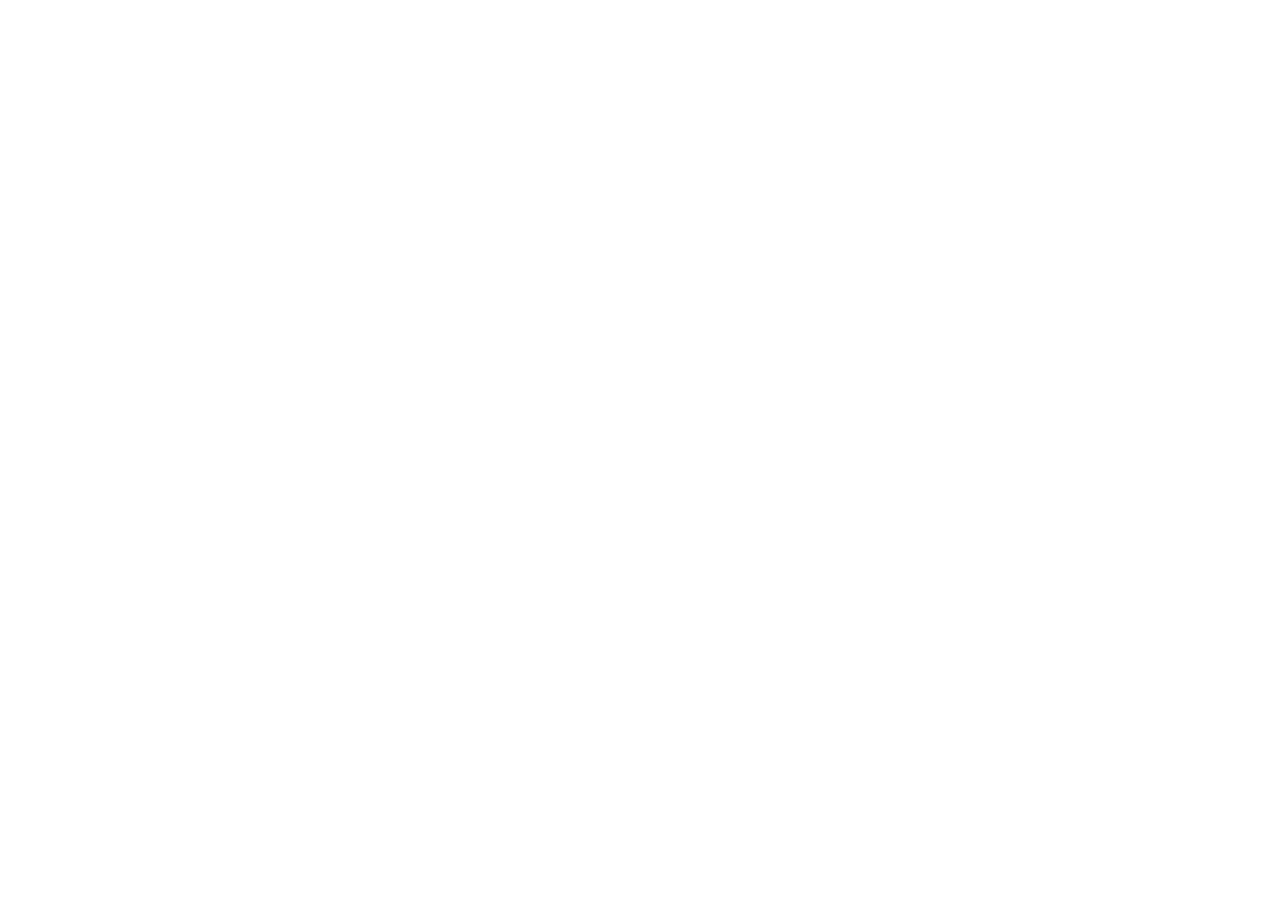
==== index.html @ 312d9344 "." ====
<!DOCTYPE html>
<html lang="en">
<head>
  <meta charset="UTF-8">
  <meta name="viewport" content="width=device-width, initial-scale=1.0">
  <title>Document</title>
</head>
<body>
  <header>

  </header>
  <main>
    <section>

    </section>
    <section>
      
    </section>
  </main>
  <footer>

  </footer>
</body>
</html>
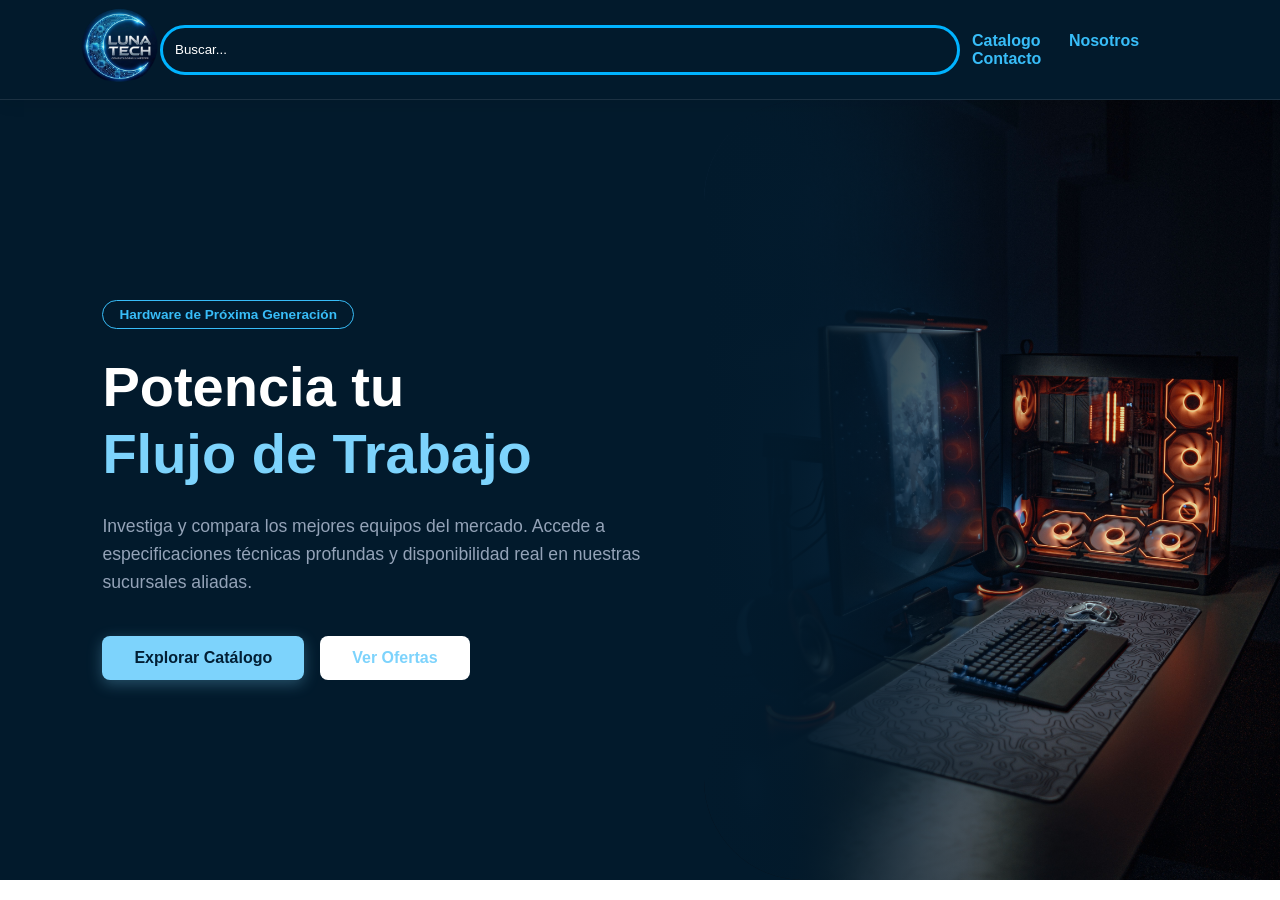
==== commit 34a18aed: "Home home avnzado" ====
--- a/index.html
+++ b/index.html
@@ -1,24 +1,50 @@
 <!DOCTYPE html>
 <html lang="en">
-<head>
-  <meta charset="UTF-8">
-  <meta name="viewport" content="width=device-width, initial-scale=1.0">
-  <title>Document</title>
-</head>
-<body>
-  <header>
+  <head>
+    <meta charset="UTF-8">
+    <meta name="viewport" content="width=device-width, initial-scale=1.0">
+    <title>LunaTech</title>
+    <link rel="stylesheet" href="index.css">
+  </head>
+  <body>
+    <main>
+      <header id="header">
+        <div id="logo">
+          <img src="./sources/lunatech.png" alt="Logo de LunaTech">
+        </div>
+        <div id="search">
+          <input type="text" placeholder="Buscar...">
+        </div>
+        <div id="bttns">
+          <a href="">
+            Catalogo
+          </a>
+          <a href="">
+            Nosotros
+          </a>
+          <a href="">
+            Contacto
+          </a>
+        </div>
+      </header>
+  <section class="hero">
+  <div class="hero-content">
+    <span class="badge">Hardware de Próxima Generación</span>
+    <h1>Potencia tu <br><span class="text-gradient">Flujo de Trabajo</span></h1>
+    <p>Investiga y compara los mejores equipos del mercado. Accede a especificaciones técnicas profundas y disponibilidad real en nuestras sucursales aliadas.</p>
+    <div class="hero-buttons">
+      <a href="#" class="btn btn-primary">Explorar Catálogo</a>
+      <a href="#" class="btn btn-secondary">Ver Ofertas</a>
+    </div>
+  </div>
+  
+  <div class="hero-image-container">
+    <img src="./sources/pexels-atahandemir-30469974.jpg" alt="Tu Imagen de Estudio" id="hero-image">
+  </div>
+</section>
+</main>
+    <footer>
 
-  </header>
-  <main>
-    <section>
-
-    </section>
-    <section>
-      
-    </section>
-  </main>
-  <footer>
-
-  </footer>
-</body>
+    </footer>
+  </body>
 </html>
--- a/index.css
+++ b/index.css
@@ -0,0 +1,205 @@
+* {
+  margin: 0;
+  padding: 0;
+  box-sizing: border-box;
+  font-family: 'Poppins', sans-serif;
+}
+
+#header{
+  display: flex;
+  flex-direction: row;
+  align-items: center;
+  justify-content: space-between;
+  padding: 20px 80px;
+  background: #021a2c;
+  box-shadow: 0 5px 15px rgba(0, 0, 0, 0.06);
+  z-index: 999;
+  position: sticky;
+  top: 0;
+  left: 0;
+  height: 100px;
+  border-bottom: 1px solid rgba(255, 255, 255, 0.1);
+}
+
+#header img{
+  height: 80px;
+  width: 80px;
+}
+
+#header input{
+  border: 3px solid #00b3ff;
+  padding: 8px 12px;
+  background: transparent;
+  color: #ffffff;
+  border-radius: 100px;
+  width: 800px;
+  height: 50px;
+}
+
+#header input::placeholder {
+  color: #fff;
+}
+
+
+#header a{
+  text-decoration: none;
+  color: #38bdf8;
+  font-weight: 600;
+  transition: all 0.3s ease;
+  align-items: center;
+  gap: 1rem;
+  padding: 8px 12px;
+}
+
+#header a:hover{
+  color: #7dd3fc;
+}
+
+.hero-content {
+  max-width: 550px;
+  z-index: 2;
+}
+
+.badge {
+  display: inline-block;
+  padding: 6px 16px;
+  border: 1px solid #38bdf8;
+  border-radius: 20px;
+  font-size: 0.85rem;
+  color: #38bdf8;
+  font-weight: 600;
+  margin-bottom: 1.5rem;
+}
+
+.hero-content h1 {
+  font-size: 3.5rem;
+  font-weight: bold;
+  line-height: 1.2;
+  margin-bottom: 1.5rem;
+}
+
+.text-gradient {
+  color: #7dd3fc;
+}
+
+.hero-content p {
+  font-size: 1.1rem;
+  line-height: 1.6;
+  color: #94a3b8;
+  margin-bottom: 2.5rem;
+}
+
+.hero-buttons {
+  display: flex;
+  gap: 1rem;
+}
+
+.btn {
+  display: inline-block;
+  padding: 0.8rem 2rem;
+  border-radius: 8px;
+  font-weight: 600;
+  text-decoration: none;
+  transition: all 0.3s ease;
+}
+
+.btn-primary {
+  background-color: #7dd3fc;
+  color: #021f35;
+  box-shadow: 0 4px 15px rgba(125, 211, 252, 0.3);
+}
+
+.btn-primary:hover {
+  background-color: #00b3ff;
+}
+
+.btn-secondary {
+  background-color: #ffffff;
+  color: #7dd3fc;
+}
+
+.btn-secondary:hover {
+  background-color: #f1f5f9;
+}
+
+.floating-card {
+  position: absolute;
+  bottom: 2rem;
+  right: 4rem;
+  background: rgba(15, 23, 42, 0.6);
+  backdrop-filter: blur(8px);
+  border: 1px solid rgba(255, 255, 255, 0.1);
+  padding: 1rem 1.5rem;
+  border-radius: 12px;
+  display: flex;
+  align-items: center;
+  gap: 1rem;
+  z-index: 2;
+}
+
+.card-icon {
+  font-size: 1.5rem;
+}
+
+.card-text h3 {
+  font-size: 0.95rem;
+  margin: 0;
+  font-weight: 600;
+}
+
+.card-text p {
+  font-size: 0.8rem;
+  margin: 0;
+  color: #94a3b8;
+}
+
+.hero {
+  position: relative;
+  min-height: calc(100vh - 120px);
+  width: 100%;
+  display: flex;
+  align-items: center;
+  padding: 4rem 8%;
+  box-sizing: border-box;
+  background-color: #021a2c;
+  color: #ffffff;
+  overflow: hidden;
+}
+
+.hero-image-container {
+  position: absolute;
+  top: 0;
+  right: 0;
+  width: 45%; 
+  height: 100%;
+  border-radius: 100px 0 0 100px;
+  overflow: hidden; 
+  z-index: 1;
+}
+
+#hero-image {
+  width: 100%;
+  height: 100%;
+  object-fit: cover;
+  display: block;
+  object-position: right center; 
+}
+
+.hero-image-container::after {
+  content: '';
+  position: absolute;
+  top: 0;
+  left: 0;
+  width: 100%;
+  height: 100%;
+  background: linear-gradient(
+    to right, 
+    #021a2c 0%,
+    rgba(2, 26, 44, 0.95) 15%,
+    rgba(2, 26, 44, 0.6) 35%,
+    transparent 60%
+  );
+  
+  pointer-events: none;
+  z-index: 2;
+}
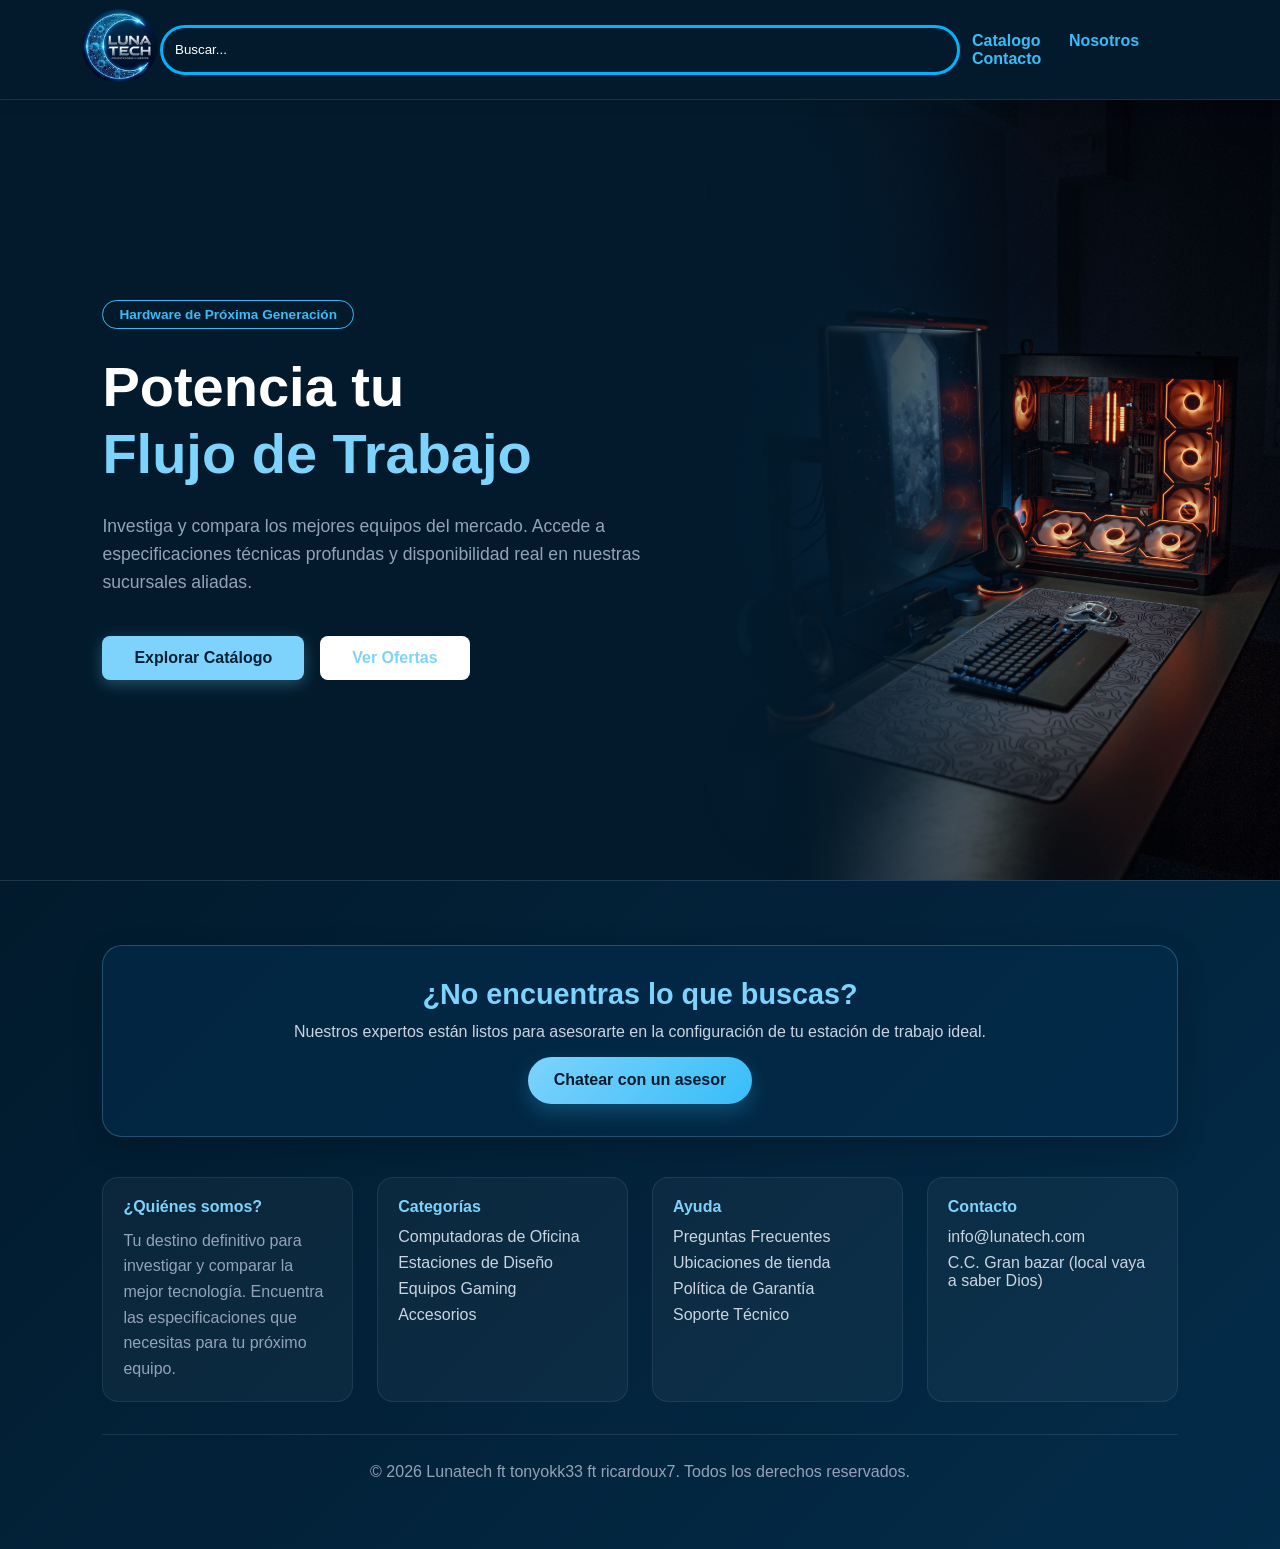
==== commit 8503ff5b: "commit w footer commit w footer" ====
--- a/index.html
+++ b/index.html
@@ -43,8 +43,45 @@
   </div>
 </section>
 </main>
-    <footer>
+    <footer id="footer">
+      <div class="footer-cta">
+        <h2>¿No encuentras lo que buscas?</h2>
+        <p>Nuestros expertos están listos para asesorarte en la configuración de tu estación de trabajo ideal.</p>
+        <button id="btn-asesor">Chatear con un asesor</button>
+      </div>
 
+      <div class="footer-grid">
+        <div class="div-footer">
+          <h3 class="title">¿Quiénes somos?</h3>
+          <p class="info">Tu destino definitivo para investigar y comparar la mejor tecnología. Encuentra las especificaciones que necesitas para tu próximo equipo.</p>
+        </div>
+
+        <div class="div-footer">
+          <h3 class="title">Categorías</h3>
+          <a href="" class="links">Computadoras de Oficina</a>
+          <a href="" class="links">Estaciones de Diseño</a>
+          <a href="" class="links">Equipos Gaming</a>
+          <a href="" class="links">Accesorios</a>
+        </div>
+
+        <div class="div-footer">
+          <h3 class="title">Ayuda</h3>
+          <a href="" class="links">Preguntas Frecuentes</a>
+          <a href="" class="links">Ubicaciones de tienda</a>
+          <a href="" class="links">Política de Garantía</a>
+          <a href="" class="links">Soporte Técnico</a>
+        </div>
+
+        <div class="div-footer">
+          <h3 class="title">Contacto</h3>
+          <a href="mailto:info@lunatech.com" class="links">info@lunatech.com</a>
+          <a href="" class="links">C.C. Gran bazar (local vaya a saber Dios)</a>
+        </div>
+      </div>
+
+      <div class="footer-bottom">
+        <p class="info">&copy; 2026 Lunatech ft tonyokk33 ft ricardoux7. Todos los derechos reservados.</p>
+      </div>
     </footer>
   </body>
 </html>
--- a/index.css
+++ b/index.css
@@ -202,4 +202,104 @@
   
   pointer-events: none;
   z-index: 2;
+}
+
+
+
+/* Footer */
+
+#footer {
+  background: linear-gradient(135deg, #021a2c 0%, #032c4a 100%);
+  padding: 4rem 8%;
+  color: #ffffff;
+  border-top: 1px solid rgba(255, 255, 255, 0.1);
+}
+
+.footer-cta {
+  display: flex;
+  flex-direction: column;
+  align-items: center;
+  justify-content: center;
+  text-align: center;
+  padding: 2rem;
+  margin-bottom: 2.5rem;
+  border: 1px solid rgba(125, 211, 252, 0.25);
+  border-radius: 20px;
+  background: rgba(3, 44, 74, 0.7);
+  box-shadow: 0 10px 30px rgba(0, 0, 0, 0.2);
+}
+
+.footer-cta h2 {
+  font-size: 1.8rem;
+  margin-bottom: 0.75rem;
+  color: #7dd3fc;
+}
+
+.footer-cta p {
+  color: #cbd5e1;
+  margin-bottom: 1rem;
+  max-width: 700px;
+}
+
+#btn-asesor {
+  background: linear-gradient(135deg, #7dd3fc 0%, #38bdf8 100%);
+  color: #021a2c;
+  padding: 0.9rem 1.6rem;
+  border: none;
+  border-radius: 999px;
+  cursor: pointer;
+  font-size: 1rem;
+  font-weight: 700;
+  transition: transform 0.3s ease, box-shadow 0.3s ease;
+  box-shadow: 0 8px 20px rgba(56, 189, 248, 0.25);
+}
+
+#btn-asesor:hover {
+  transform: translateY(-2px);
+  box-shadow: 0 10px 24px rgba(56, 189, 248, 0.35);
+}
+
+.footer-grid {
+  display: grid;
+  grid-template-columns: repeat(4, minmax(220px, 1fr));
+  gap: 1.5rem;
+  margin-bottom: 2rem;
+}
+
+.div-footer {
+  display: flex;
+  flex-direction: column;
+  gap: 0.5rem;
+  padding: 1.25rem;
+  border-radius: 16px;
+  background: rgba(255, 255, 255, 0.04);
+  border: 1px solid rgba(255, 255, 255, 0.08);
+}
+
+.title {
+  font-size: 1rem;
+  font-weight: 700;
+  color: #7dd3fc;
+  margin-bottom: 0.25rem;
+}
+
+.links {
+  color: #cbd5e1;
+  text-decoration: none;
+  transition: color 0.3s ease;
+}
+
+.links:hover {
+  color: #7dd3fc;
+}
+
+.info {
+  color: #94a3b8;
+  line-height: 1.6;
+}
+
+.footer-bottom {
+  padding-top: 1.5rem;
+  border-top: 1px solid rgba(255, 255, 255, 0.1);
+  text-align: center;
 }
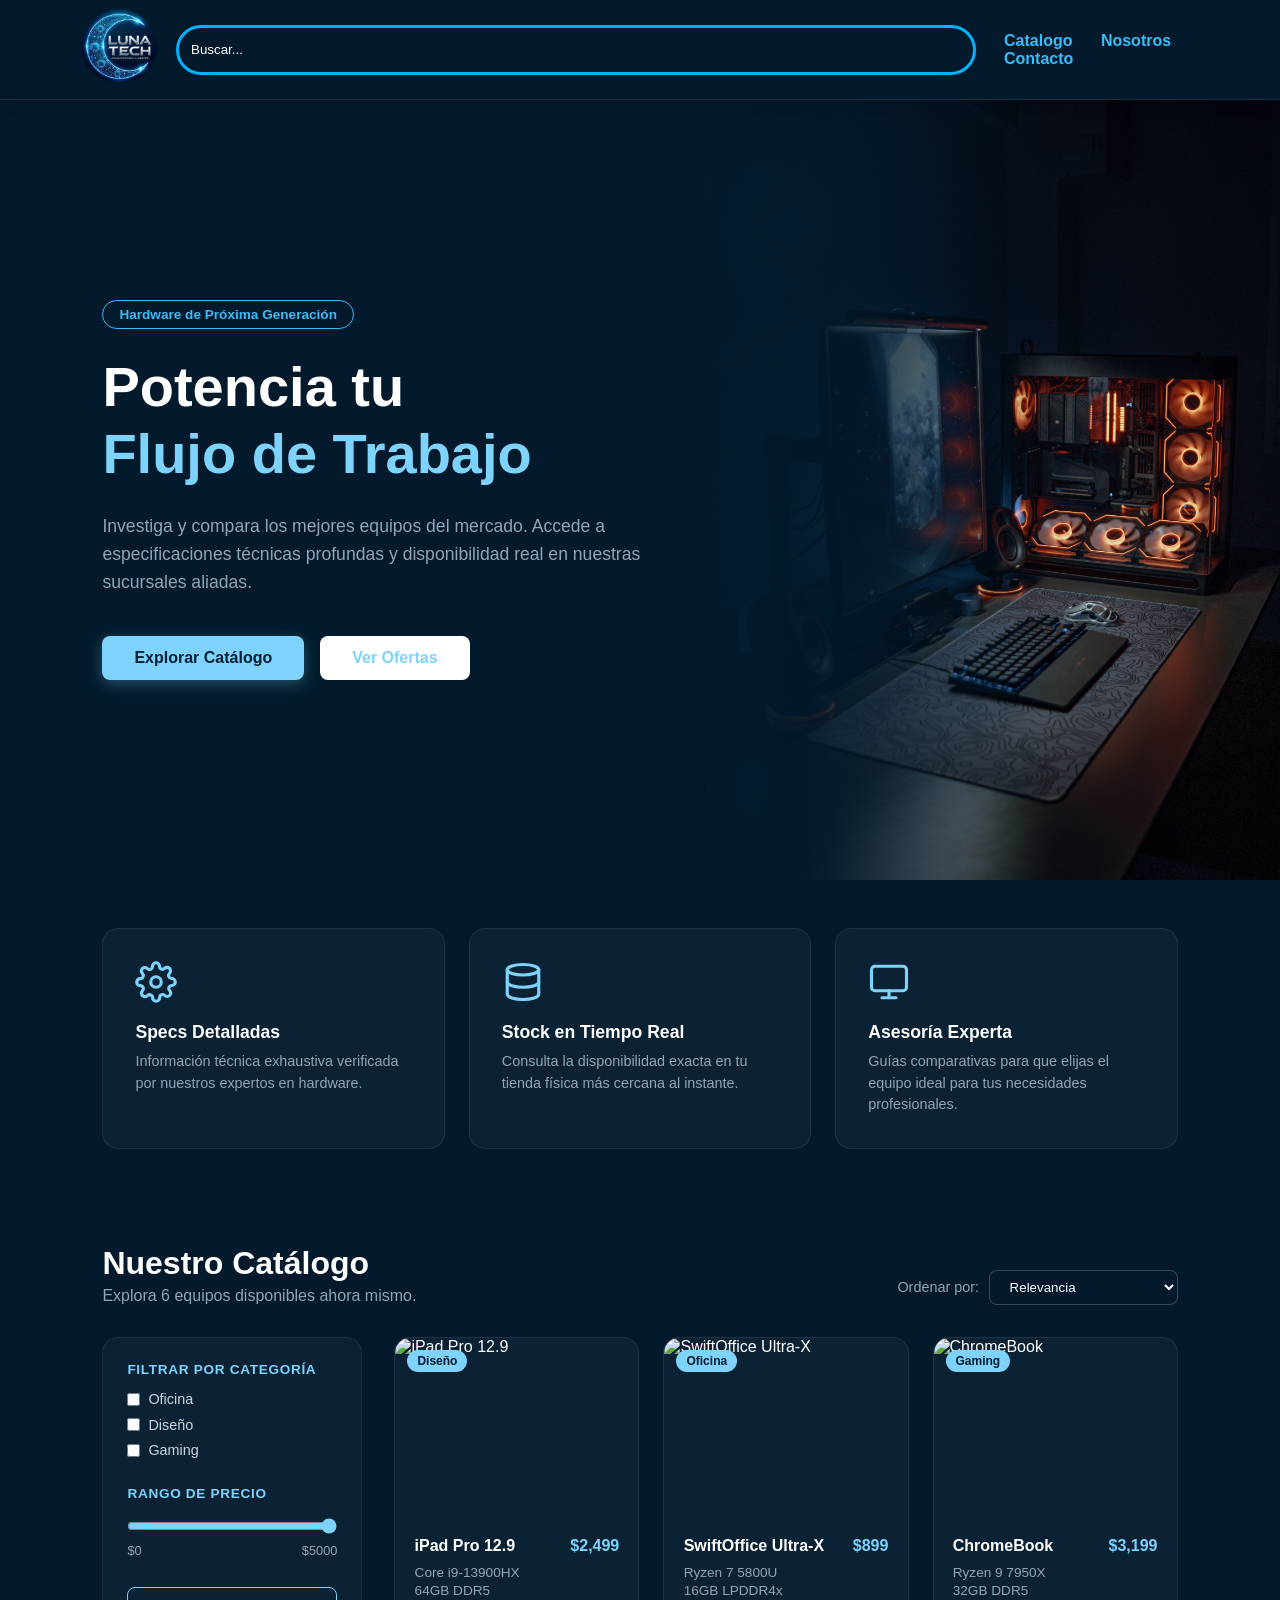
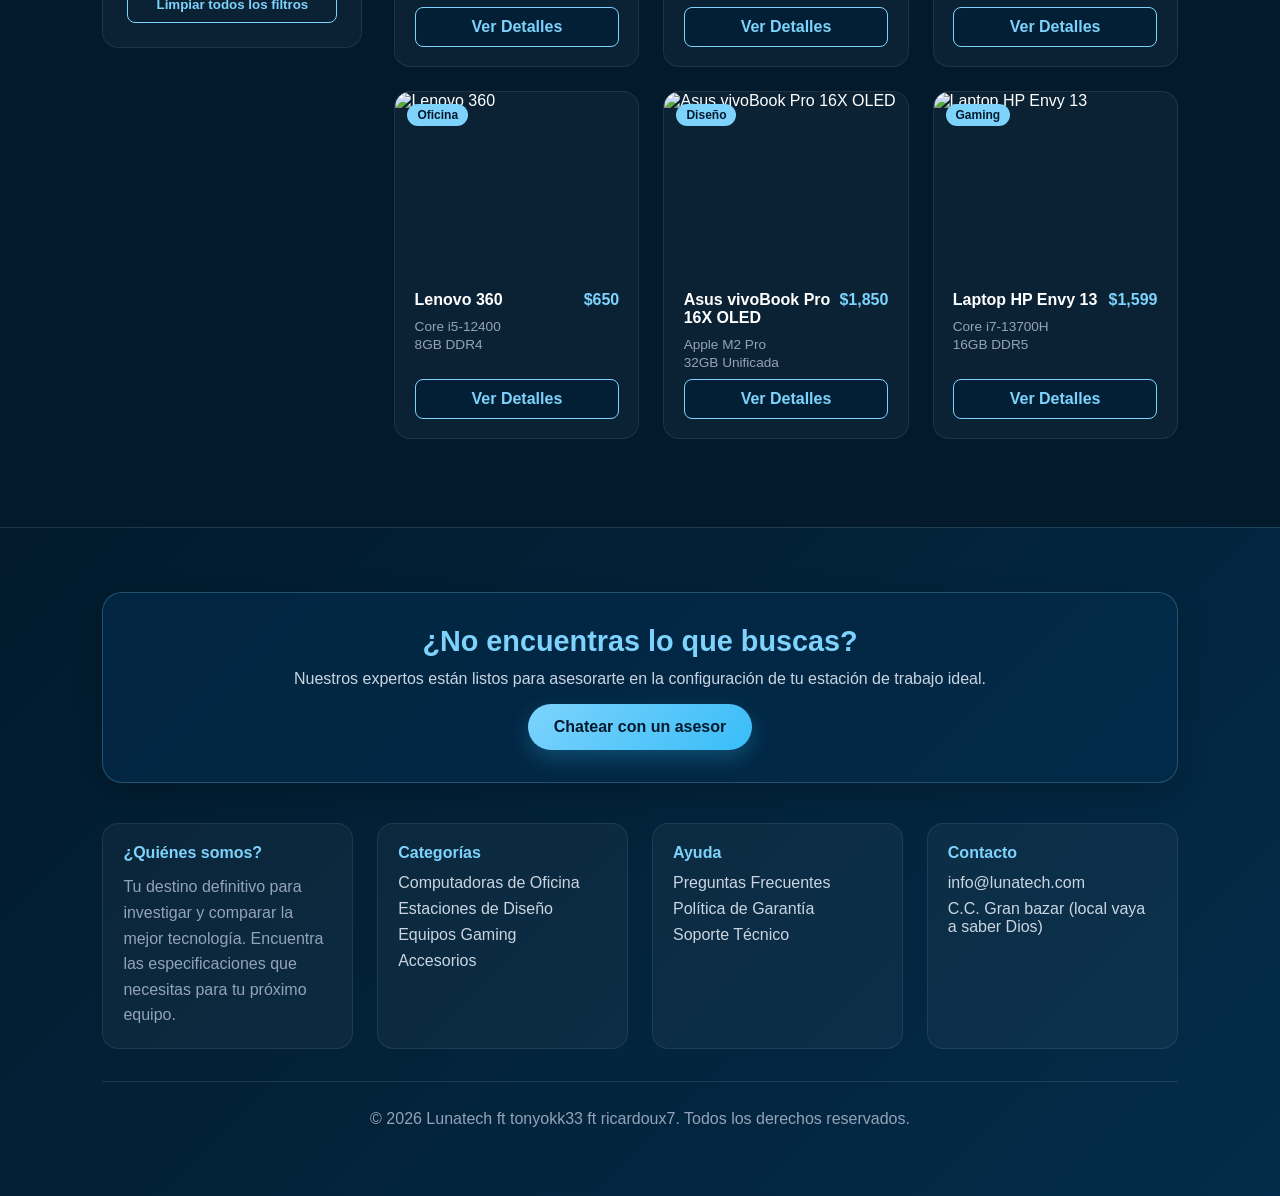
==== commit 9f50a2bd: "feat: Catalogo, filtro, ordenar, responsive y pagina invidiaul por productos agregados" ====
--- a/index.html
+++ b/index.html
@@ -15,8 +15,13 @@
         <div id="search">
           <input type="text" placeholder="Buscar...">
         </div>
+        <button id="menu-toggle" aria-label="Abrir menú">
+          <span></span>
+          <span></span>
+          <span></span>
+        </button>
         <div id="bttns">
-          <a href="">
+          <a href="index.html">
             Catalogo
           </a>
           <a href="">
@@ -33,7 +38,7 @@
     <h1>Potencia tu <br><span class="text-gradient">Flujo de Trabajo</span></h1>
     <p>Investiga y compara los mejores equipos del mercado. Accede a especificaciones técnicas profundas y disponibilidad real en nuestras sucursales aliadas.</p>
     <div class="hero-buttons">
-      <a href="#" class="btn btn-primary">Explorar Catálogo</a>
+      <a href="#catalogo" class="btn btn-primary">Explorar Catálogo</a>
       <a href="#" class="btn btn-secondary">Ver Ofertas</a>
     </div>
   </div>
@@ -42,6 +47,78 @@
     <img src="./sources/pexels-atahandemir-30469974.jpg" alt="Tu Imagen de Estudio" id="hero-image">
   </div>
 </section>
+
+  <section class="features">
+    <div class="feature-card">
+      <div class="feature-icon">
+        <svg viewBox="0 0 24 24" fill="none" stroke="currentColor" stroke-width="1.8" stroke-linecap="round" stroke-linejoin="round">
+          <circle cx="12" cy="12" r="3"></circle>
+          <path d="M19.4 15a1.65 1.65 0 0 0 .33 1.82l.06.06a2 2 0 1 1-2.83 2.83l-.06-.06a1.65 1.65 0 0 0-1.82-.33 1.65 1.65 0 0 0-1 1.51V21a2 2 0 0 1-4 0v-.09A1.65 1.65 0 0 0 9 19.4a1.65 1.65 0 0 0-1.82.33l-.06.06a2 2 0 1 1-2.83-2.83l.06-.06a1.65 1.65 0 0 0 .33-1.82 1.65 1.65 0 0 0-1.51-1H3a2 2 0 0 1 0-4h.09A1.65 1.65 0 0 0 4.6 9a1.65 1.65 0 0 0-.33-1.82l-.06-.06a2 2 0 1 1 2.83-2.83l.06.06a1.65 1.65 0 0 0 1.82.33H9a1.65 1.65 0 0 0 1-1.51V3a2 2 0 0 1 4 0v.09a1.65 1.65 0 0 0 1 1.51 1.65 1.65 0 0 0 1.82-.33l.06-.06a2 2 0 1 1 2.83 2.83l-.06.06a1.65 1.65 0 0 0-.33 1.82V9a1.65 1.65 0 0 0 1.51 1H21a2 2 0 0 1 0 4h-.09a1.65 1.65 0 0 0-1.51 1z"></path>
+        </svg>
+      </div>
+      <h3>Specs Detalladas</h3>
+      <p>Información técnica exhaustiva verificada por nuestros expertos en hardware.</p>
+    </div>
+    <div class="feature-card">
+      <div class="feature-icon">
+        <svg viewBox="0 0 24 24" fill="none" stroke="currentColor" stroke-width="1.8" stroke-linecap="round" stroke-linejoin="round">
+          <ellipse cx="12" cy="5" rx="9" ry="3"></ellipse>
+          <path d="M21 12c0 1.66-4 3-9 3s-9-1.34-9-3"></path>
+          <path d="M3 5v14c0 1.66 4 3 9 3s9-1.34 9-3V5"></path>
+        </svg>
+      </div>
+      <h3>Stock en Tiempo Real</h3>
+      <p>Consulta la disponibilidad exacta en tu tienda física más cercana al instante.</p>
+    </div>
+    <div class="feature-card">
+      <div class="feature-icon">
+        <svg viewBox="0 0 24 24" fill="none" stroke="currentColor" stroke-width="1.8" stroke-linecap="round" stroke-linejoin="round">
+          <rect x="2" y="3" width="20" height="14" rx="2"></rect>
+          <line x1="8" y1="21" x2="16" y2="21"></line>
+          <line x1="12" y1="17" x2="12" y2="21"></line>
+        </svg>
+      </div>
+      <h3>Asesoría Experta</h3>
+      <p>Guías comparativas para que elijas el equipo ideal para tus necesidades profesionales.</p>
+    </div>
+  </section>
+
+  <section class="catalog" id="catalogo">
+    <div class="catalog-header">
+      <div>
+        <h2>Nuestro Catálogo</h2>
+        <p class="catalog-subtitle">Explora <span id="result-count">0</span> equipos disponibles ahora mismo.</p>
+      </div>
+      <div class="sort-control">
+        <label for="sort-select">Ordenar por:</label>
+        <select id="sort-select">
+          <option value="relevance">Relevancia</option>
+          <option value="price-asc">Precio: menor a mayor</option>
+          <option value="price-desc">Precio: mayor a menor</option>
+        </select>
+      </div>
+    </div>
+
+    <div class="catalog-layout">
+      <button id="filters-toggle" type="button">Mostrar Filtros</button>
+      <aside class="filters" id="filters-panel">
+        <h3>Filtrar por categoría</h3>
+        <label class="checkbox-item"><input type="checkbox" data-filter="categoria" value="oficina"> Oficina</label>
+        <label class="checkbox-item"><input type="checkbox" data-filter="categoria" value="diseno"> Diseño</label>
+        <label class="checkbox-item"><input type="checkbox" data-filter="categoria" value="gaming"> Gaming</label>
+
+        <h3>Rango de precio</h3>
+        <input type="range" id="price-range" min="0" max="5000" step="50" value="5000">
+        <div class="price-labels"><span>$0</span><span id="price-value">$5000</span></div>
+
+        <button id="clear-filters" class="btn-clear">Limpiar todos los filtros</button>
+      </aside>
+
+      <div class="product-grid" id="product-grid"></div>
+    </div>
+
+    <div class="pagination" id="pagination"></div>
+  </section>
 </main>
     <footer id="footer">
       <div class="footer-cta">
@@ -67,7 +144,6 @@
         <div class="div-footer">
           <h3 class="title">Ayuda</h3>
           <a href="" class="links">Preguntas Frecuentes</a>
-          <a href="" class="links">Ubicaciones de tienda</a>
           <a href="" class="links">Política de Garantía</a>
           <a href="" class="links">Soporte Técnico</a>
         </div>
@@ -83,5 +159,9 @@
         <p class="info">&copy; 2026 Lunatech ft tonyokk33 ft ricardoux7. Todos los derechos reservados.</p>
       </div>
     </footer>
+
+    <script src="products.js"></script>
+    <script src="catalog.js"></script>
+    <script src="main.js"></script>
   </body>
-</html>+</html>
--- a/index.css
+++ b/index.css
@@ -19,6 +19,7 @@
   left: 0;
   height: 100px;
   border-bottom: 1px solid rgba(255, 255, 255, 0.1);
+  gap: 1rem;
 }
 
 #header img{
@@ -53,6 +54,25 @@
 
 #header a:hover{
   color: #7dd3fc;
+}
+
+/* Menu hamburguesa (oculto en desktop) */
+#menu-toggle {
+  display: none;
+  background: transparent;
+  border: none;
+  cursor: pointer;
+  padding: 8px;
+  flex-direction: column;
+  gap: 5px;
+}
+
+#menu-toggle span {
+  display: block;
+  width: 26px;
+  height: 2px;
+  background: #7dd3fc;
+  border-radius: 2px;
 }
 
 .hero-content {
@@ -92,6 +112,7 @@
 .hero-buttons {
   display: flex;
   gap: 1rem;
+  flex-wrap: wrap;
 }
 
 .btn {
@@ -204,7 +225,330 @@
   z-index: 2;
 }
 
-
+/* ============ FEATURES (3 iconos) ============ */
+.features {
+  display: grid;
+  grid-template-columns: repeat(3, 1fr);
+  gap: 1.5rem;
+  padding: 3rem 8%;
+  background-color: #021a2c;
+}
+
+.feature-card {
+  background: rgba(255, 255, 255, 0.04);
+  border: 1px solid rgba(255, 255, 255, 0.08);
+  border-radius: 16px;
+  padding: 2rem;
+  color: #ffffff;
+  transition: transform 0.3s ease, border-color 0.3s ease;
+}
+
+.feature-card:hover {
+  transform: translateY(-4px);
+  border-color: rgba(125, 211, 252, 0.4);
+}
+
+.feature-icon {
+  width: 42px;
+  height: 42px;
+  color: #7dd3fc;
+  margin-bottom: 1.2rem;
+}
+
+.feature-icon svg {
+  width: 100%;
+  height: 100%;
+}
+
+.feature-card h3 {
+  font-size: 1.1rem;
+  margin-bottom: 0.5rem;
+}
+
+.feature-card p {
+  color: #94a3b8;
+  font-size: 0.9rem;
+  line-height: 1.5;
+}
+
+/* ============ CATÁLOGO ============ */
+.catalog {
+  padding: 3rem 8%;
+  background-color: #021a2c;
+  color: #ffffff;
+}
+
+.catalog-header {
+  display: flex;
+  justify-content: space-between;
+  align-items: flex-end;
+  flex-wrap: wrap;
+  gap: 1rem;
+  margin-bottom: 2rem;
+}
+
+.catalog-header h2 {
+  font-size: 2rem;
+  margin-bottom: 0.3rem;
+}
+
+.catalog-subtitle {
+  color: #94a3b8;
+}
+
+.sort-control {
+  display: flex;
+  align-items: center;
+  gap: 0.6rem;
+  font-size: 0.9rem;
+  color: #94a3b8;
+}
+
+.sort-control select {
+  background: #021a2c;
+  border: 1px solid rgba(255, 255, 255, 0.2);
+  color: #ffffff;
+  padding: 0.5rem 1rem;
+  border-radius: 8px;
+  cursor: pointer;
+}
+
+.catalog-layout {
+  display: grid;
+  grid-template-columns: 260px 1fr;
+  gap: 2rem;
+  align-items: start;
+}
+
+/* Botón para mostrar/ocultar filtros en mobile */
+#filters-toggle {
+  display: none;
+  width: 100%;
+  background: transparent;
+  border: 1px solid #7dd3fc;
+  color: #7dd3fc;
+  padding: 0.7rem;
+  border-radius: 8px;
+  font-weight: 600;
+  cursor: pointer;
+  margin-bottom: 1rem;
+}
+
+.filters {
+  background: rgba(255, 255, 255, 0.04);
+  border: 1px solid rgba(255, 255, 255, 0.08);
+  border-radius: 16px;
+  padding: 1.5rem;
+  position: sticky;
+  top: 120px;
+}
+
+.filters h3 {
+  font-size: 0.85rem;
+  color: #7dd3fc;
+  text-transform: uppercase;
+  letter-spacing: 0.05em;
+  margin: 1.4rem 0 0.6rem;
+}
+
+.filters h3:first-child {
+  margin-top: 0;
+}
+
+.checkbox-item {
+  display: flex;
+  align-items: center;
+  gap: 0.5rem;
+  color: #cbd5e1;
+  font-size: 0.9rem;
+  padding: 0.3rem 0;
+  cursor: pointer;
+}
+
+.checkbox-item input {
+  accent-color: #7dd3fc;
+  cursor: pointer;
+}
+
+#price-range {
+  width: 100%;
+  accent-color: #7dd3fc;
+  margin-top: 0.5rem;
+}
+
+.price-labels {
+  display: flex;
+  justify-content: space-between;
+  color: #94a3b8;
+  font-size: 0.8rem;
+  margin-top: 0.3rem;
+}
+
+.btn-clear {
+  width: 100%;
+  margin-top: 1.8rem;
+  background: transparent;
+  border: 1px solid #7dd3fc;
+  color: #7dd3fc;
+  padding: 0.6rem;
+  border-radius: 8px;
+  cursor: pointer;
+  font-weight: 600;
+  transition: all 0.3s ease;
+}
+
+.btn-clear:hover {
+  background: #7dd3fc;
+  color: #021a2c;
+}
+
+.product-grid {
+  display: grid;
+  grid-template-columns: repeat(3, 1fr);
+  gap: 1.5rem;
+}
+
+.product-card {
+  background: rgba(255, 255, 255, 0.04);
+  border: 1px solid rgba(255, 255, 255, 0.08);
+  border-radius: 16px;
+  overflow: hidden;
+  display: flex;
+  flex-direction: column;
+  transition: transform 0.3s ease, border-color 0.3s ease;
+}
+
+.product-card:hover {
+  transform: translateY(-4px);
+  border-color: rgba(125, 211, 252, 0.4);
+}
+
+.product-image {
+  position: relative;
+  height: 180px;
+}
+
+.product-image img {
+  width: 100%;
+  height: 100%;
+  object-fit: cover;
+  display: block;
+}
+
+.product-tag {
+  position: absolute;
+  top: 12px;
+  left: 12px;
+  background: #7dd3fc;
+  color: #021a2c;
+  font-size: 0.75rem;
+  font-weight: 700;
+  padding: 4px 10px;
+  border-radius: 20px;
+}
+
+.product-info {
+  padding: 1.2rem;
+  display: flex;
+  flex-direction: column;
+  gap: 0.6rem;
+  flex: 1;
+}
+
+.product-title-row {
+  display: flex;
+  justify-content: space-between;
+  align-items: flex-start;
+  gap: 0.5rem;
+}
+
+.product-title-row h3 {
+  font-size: 1rem;
+}
+
+.product-price {
+  color: #7dd3fc;
+  font-weight: 700;
+  white-space: nowrap;
+}
+
+.product-specs {
+  list-style: none;
+  color: #94a3b8;
+  font-size: 0.85rem;
+  display: flex;
+  flex-direction: column;
+  gap: 0.2rem;
+}
+
+.product-locations {
+  display: flex;
+  gap: 0.4rem;
+  flex-wrap: wrap;
+}
+
+.location-chip {
+  background: rgba(255, 255, 255, 0.08);
+  color: #cbd5e1;
+  font-size: 0.75rem;
+  padding: 2px 8px;
+  border-radius: 10px;
+}
+
+.btn-details {
+  margin-top: auto;
+  background: #021f35;
+  border: 1px solid #7dd3fc;
+  color: #7dd3fc;
+  padding: 0.6rem;
+  border-radius: 8px;
+  text-align: center;
+  cursor: pointer;
+  text-decoration: none;
+  font-weight: 600;
+  transition: all 0.3s ease;
+}
+
+.btn-details:hover {
+  background: #7dd3fc;
+  color: #021a2c;
+}
+
+.pagination {
+  display: flex;
+  justify-content: center;
+  flex-wrap: wrap;
+  gap: 0.5rem;
+  margin-top: 2.5rem;
+}
+
+.page-btn {
+  background: transparent;
+  border: 1px solid rgba(255, 255, 255, 0.2);
+  color: #ffffff;
+  width: 36px;
+  height: 36px;
+  border-radius: 8px;
+  cursor: pointer;
+  transition: all 0.2s ease;
+}
+
+.page-btn:hover {
+  border-color: #7dd3fc;
+}
+
+.page-btn.active {
+  background: #7dd3fc;
+  color: #021a2c;
+  border-color: #7dd3fc;
+}
+
+.no-results {
+  color: #94a3b8;
+  text-align: center;
+  padding: 3rem 0;
+  grid-column: 1 / -1;
+}
 
 /* Footer */
 
@@ -302,4 +646,210 @@
   padding-top: 1.5rem;
   border-top: 1px solid rgba(255, 255, 255, 0.1);
   text-align: center;
-}+}
+
+/* ======================================================= */
+/* ==================== RESPONSIVE ======================== */
+/* ======================================================= */
+
+/* Tablets (hasta 1024px) */
+@media (max-width: 1024px) {
+  #header {
+    padding: 16px 30px;
+  }
+
+  #header input {
+    width: 100%;
+    max-width: 400px;
+  }
+
+  .hero {
+    padding: 3rem 6%;
+  }
+
+  .hero-content h1 {
+    font-size: 2.6rem;
+  }
+
+  .hero-image-container {
+    width: 40%;
+  }
+
+  .catalog-layout {
+    grid-template-columns: 220px 1fr;
+  }
+
+  .product-grid {
+    grid-template-columns: repeat(2, 1fr);
+  }
+
+  .footer-grid {
+    grid-template-columns: repeat(2, 1fr);
+  }
+}
+
+/* Mobile grande / Tablets verticales (hasta 900px) */
+@media (max-width: 900px) {
+  #header {
+    flex-wrap: wrap;
+    height: auto;
+    padding: 14px 20px;
+    row-gap: 12px;
+  }
+
+  #header img {
+    height: 55px;
+    width: 55px;
+  }
+
+  #search {
+    order: 3;
+    width: 100%;
+  }
+
+  #header input {
+    width: 100%;
+    max-width: none;
+  }
+
+  #menu-toggle {
+    display: flex;
+    order: 2;
+  }
+
+  #bttns {
+    display: none;
+    order: 4;
+    width: 100%;
+    flex-direction: column;
+    gap: 0.3rem;
+  }
+
+  #bttns.open {
+    display: flex;
+  }
+
+  #bttns a {
+    width: 100%;
+    padding: 10px 12px;
+    border-radius: 8px;
+  }
+
+  #bttns a:hover {
+    background: rgba(125, 211, 252, 0.08);
+  }
+
+  .hero {
+    flex-direction: column;
+    min-height: auto;
+    padding: 3rem 6% 20rem;
+    text-align: left;
+  }
+
+  .hero-content {
+    max-width: 100%;
+  }
+
+  .hero-content h1 {
+    font-size: 2.2rem;
+  }
+
+  .hero-image-container {
+    width: 100%;
+    height: 55%;
+    top: auto;
+    bottom: 0;
+    border-radius: 40px 40px 0 0;
+    opacity: 0.35;
+  }
+
+  .hero-image-container::after {
+    background: linear-gradient(
+      to top,
+      #021a2c 0%,
+      rgba(2, 26, 44, 0.9) 25%,
+      transparent 70%
+    );
+  }
+
+  .features {
+    grid-template-columns: 1fr;
+    padding: 2.5rem 6%;
+  }
+
+  .catalog {
+    padding: 2.5rem 6%;
+  }
+
+  .catalog-layout {
+    grid-template-columns: 1fr;
+  }
+
+  #filters-toggle {
+    display: block;
+  }
+
+  .filters {
+    display: none;
+    position: static;
+    margin-bottom: 1.5rem;
+  }
+
+  .filters.open {
+    display: block;
+  }
+
+  .product-grid {
+    grid-template-columns: repeat(2, 1fr);
+  }
+
+  .footer-grid {
+    grid-template-columns: 1fr;
+  }
+}
+
+/* Mobile pequeño (hasta 560px) */
+@media (max-width: 560px) {
+  .hero-content h1 {
+    font-size: 1.8rem;
+  }
+
+  .hero-content p {
+    font-size: 1rem;
+  }
+
+  .hero-buttons {
+    flex-direction: column;
+  }
+
+  .btn {
+    text-align: center;
+    width: 100%;
+  }
+
+  .catalog-header {
+    flex-direction: column;
+    align-items: flex-start;
+  }
+
+  .sort-control {
+    width: 100%;
+    justify-content: space-between;
+  }
+
+  .sort-control select {
+    flex: 1;
+  }
+
+  .product-grid {
+    grid-template-columns: 1fr;
+  }
+
+  .footer-cta {
+    padding: 1.5rem 1rem;
+  }
+
+  .footer-cta h2 {
+    font-size: 1.4rem;
+  }
+}
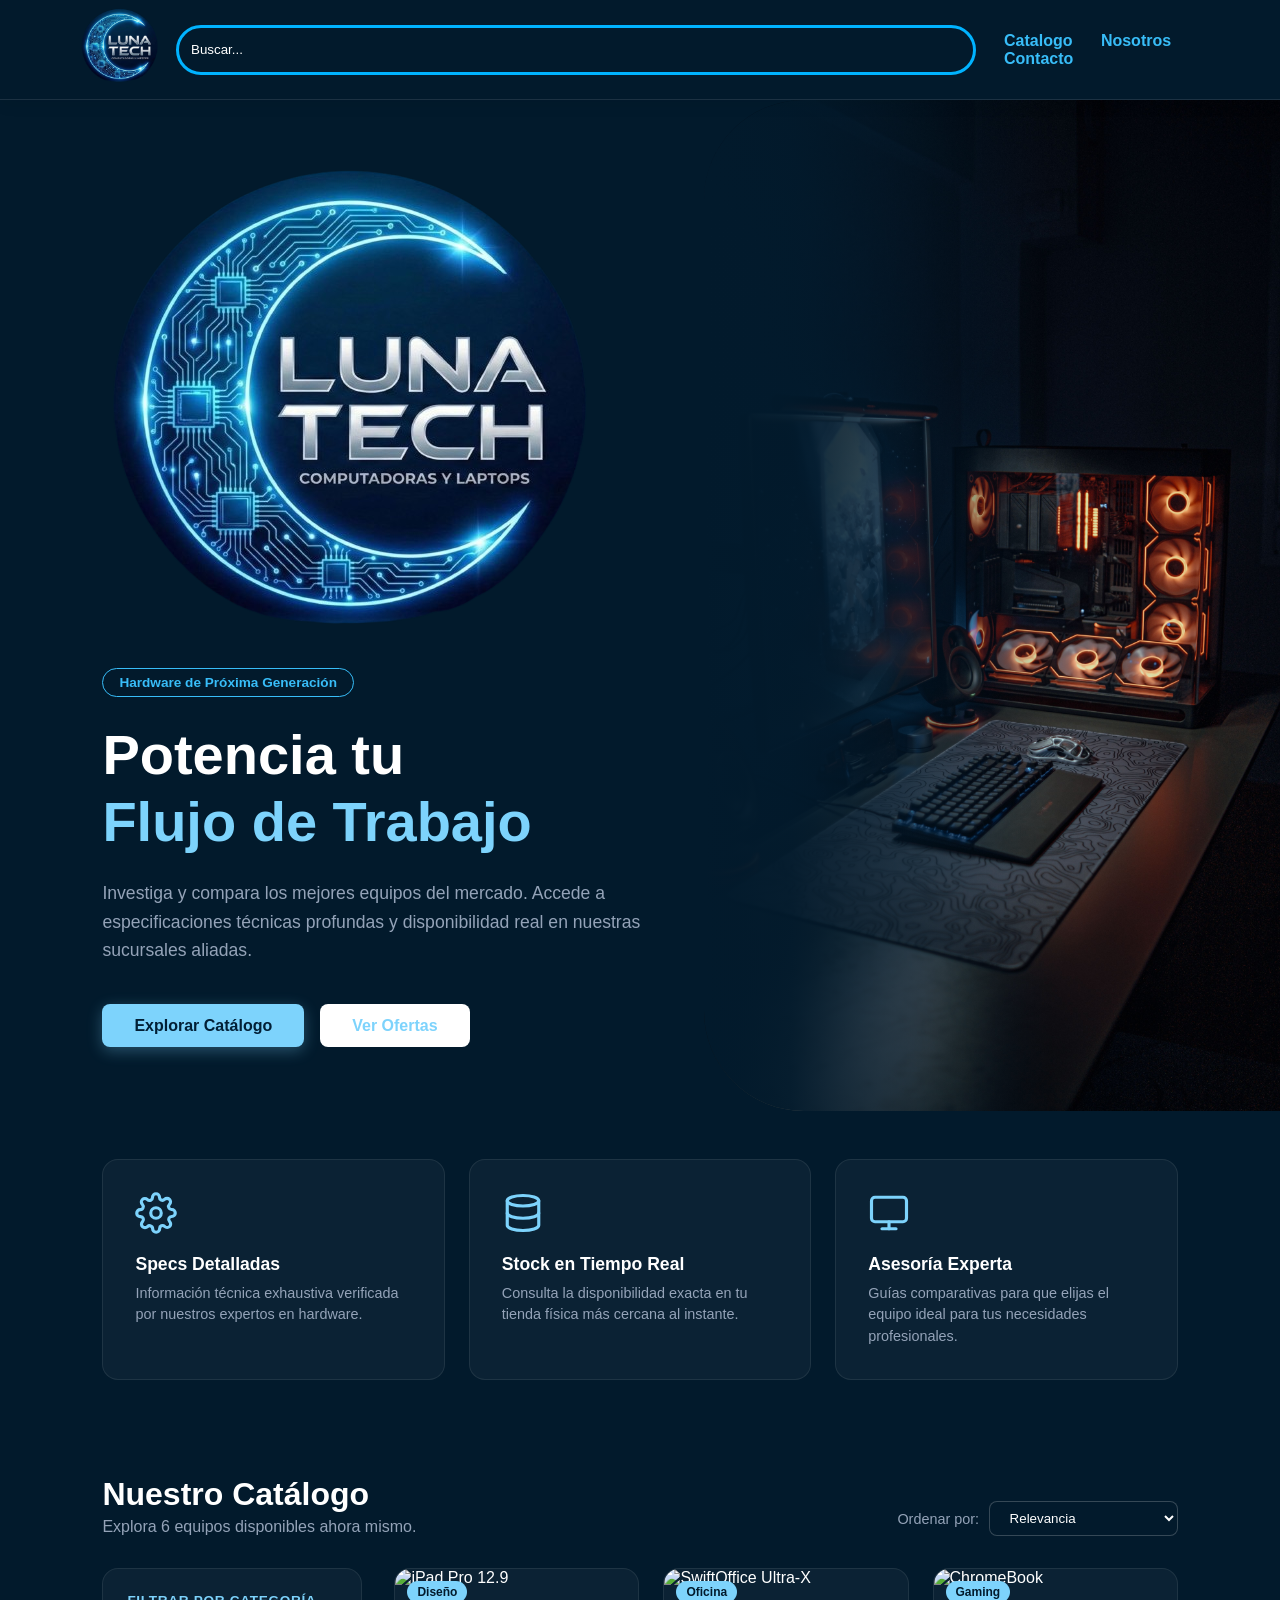
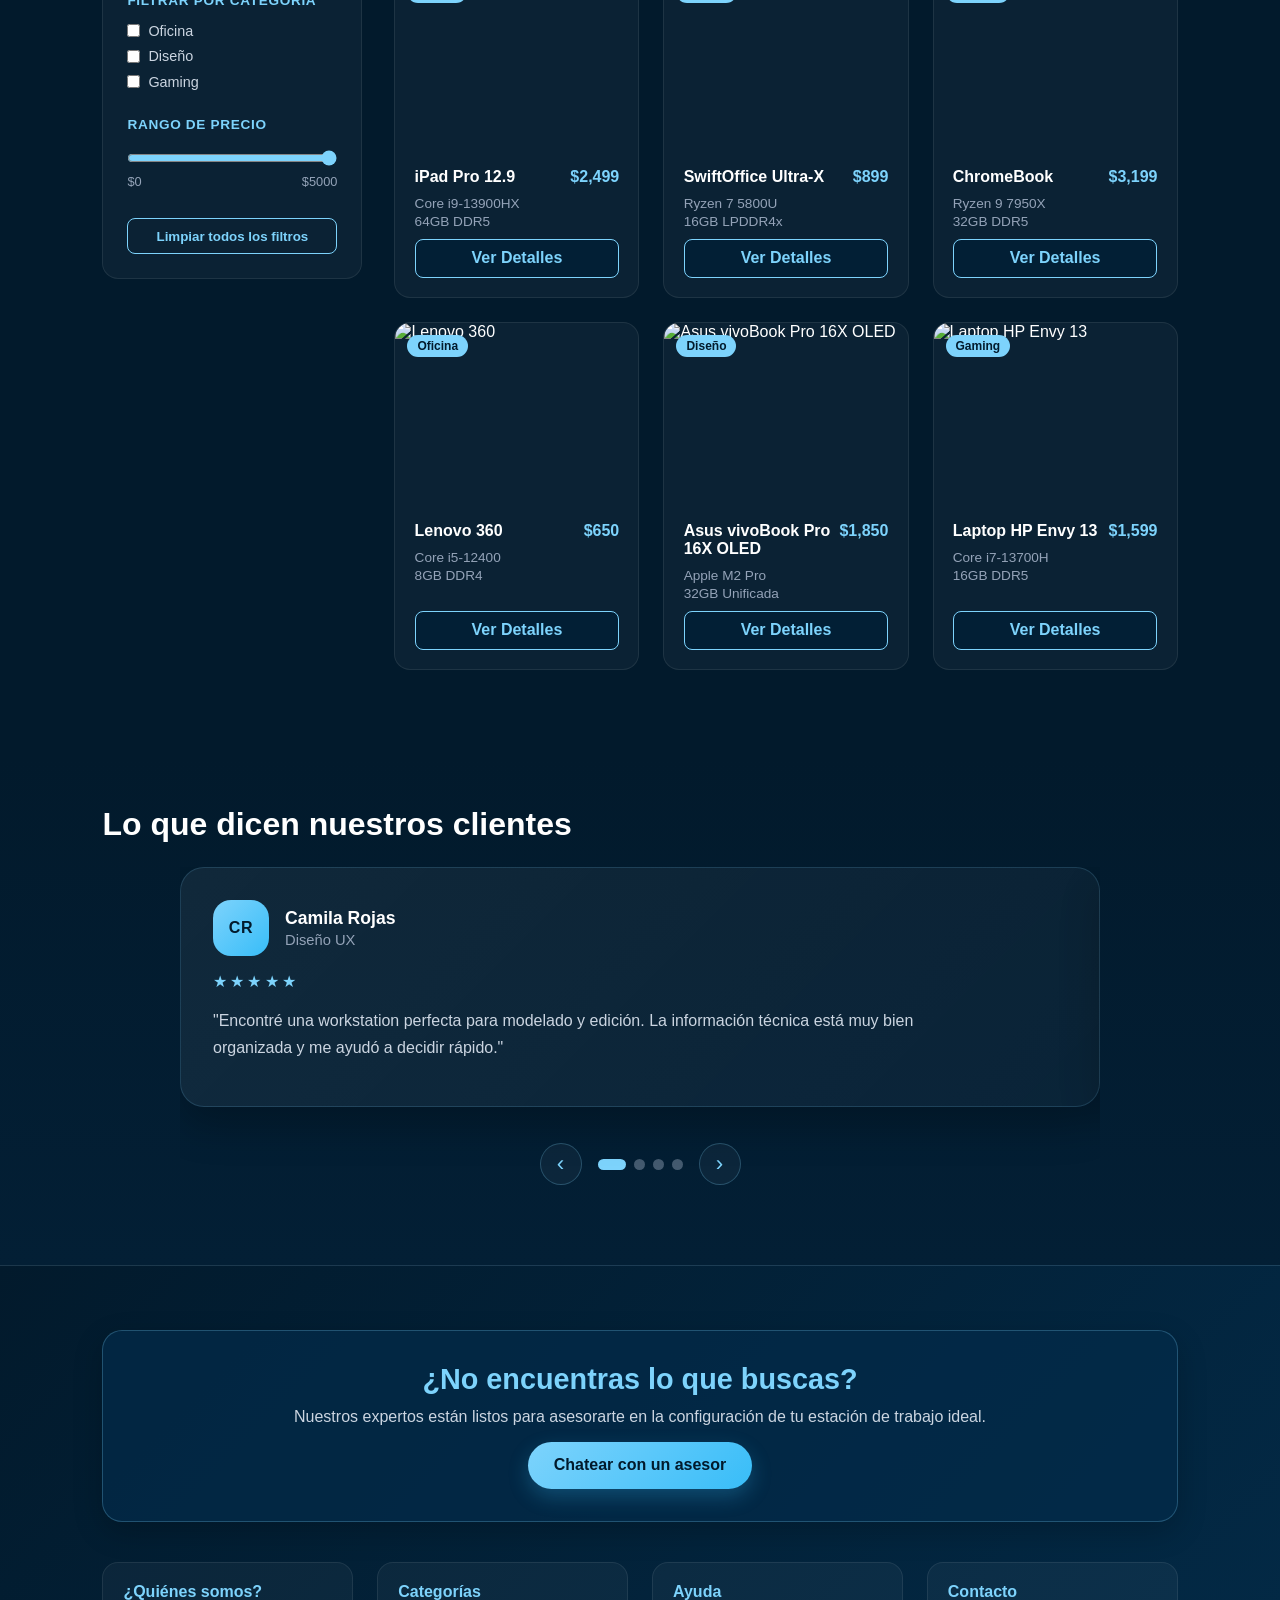
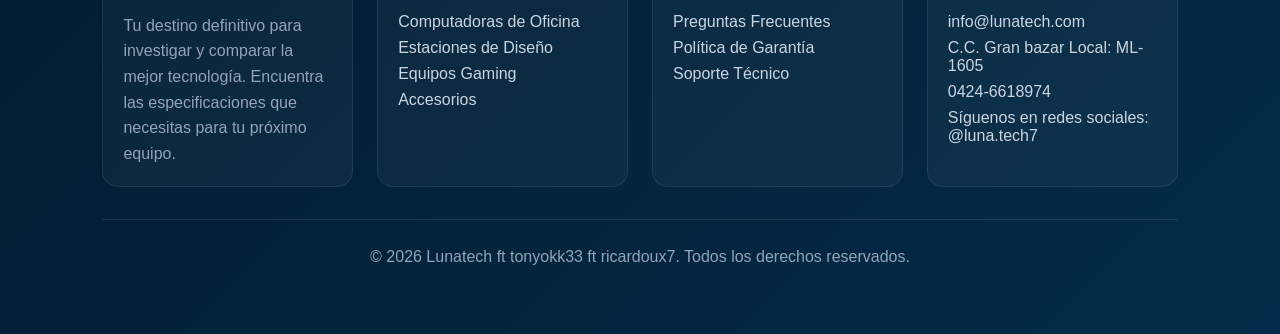
==== commit b2278c70: "feat: carrusel de reseñas, etc." ====
--- a/index.html
+++ b/index.html
@@ -34,6 +34,7 @@
       </header>
   <section class="hero">
   <div class="hero-content">
+    <img src="./sources/lunatech.png" alt="Logo de LunaTech">
     <span class="badge">Hardware de Próxima Generación</span>
     <h1>Potencia tu <br><span class="text-gradient">Flujo de Trabajo</span></h1>
     <p>Investiga y compara los mejores equipos del mercado. Accede a especificaciones técnicas profundas y disponibilidad real en nuestras sucursales aliadas.</p>
@@ -119,6 +120,14 @@
 
     <div class="pagination" id="pagination"></div>
   </section>
+
+  <section class="reviewsCarousel">
+    <h2>Lo que dicen nuestros clientes</h2>
+    <div class="carousel-container" id="reviews-carousel">
+      <!-- Las reseñas se cargarán dinámicamente aquí -->
+    </div>
+
+  </section>
 </main>
     <footer id="footer">
       <div class="footer-cta">
@@ -151,7 +160,9 @@
         <div class="div-footer">
           <h3 class="title">Contacto</h3>
           <a href="mailto:info@lunatech.com" class="links">info@lunatech.com</a>
-          <a href="" class="links">C.C. Gran bazar (local vaya a saber Dios)</a>
+          <a href="" class="links">C.C. Gran bazar Local: ML-1605</a>
+          <a href="" class="links">0424-6618974</a>
+          <a href="" class="links">Síguenos en redes sociales: @luna.tech7</a>
         </div>
       </div>
 
--- a/index.css
+++ b/index.css
@@ -522,6 +522,164 @@
   margin-top: 2.5rem;
 }
 
+/* ============ RESEÑAS ============ */
+.reviewsCarousel {
+  padding: 3rem 8% 5rem;
+  background: linear-gradient(180deg, #021a2c 0%, #031f35 100%);
+  color: #ffffff;
+}
+
+.reviewsCarousel h2 {
+  font-size: 2rem;
+  margin-bottom: 1.5rem;
+}
+
+.carousel-container {
+  max-width: 920px;
+  margin: 0 auto;
+  position: relative;
+  overflow: hidden;
+  display: flex;
+  flex-direction: column;
+  gap: 1rem;
+}
+
+.carousel-track {
+  display: flex;
+  transition: transform 0.6s ease;
+  will-change: transform;
+}
+
+.review-card {
+  flex: 0 0 100%;
+  min-height: 240px;
+  padding: 2rem;
+  border-radius: 24px;
+  background: linear-gradient(135deg, rgba(255, 255, 255, 0.06), rgba(255, 255, 255, 0.03));
+  border: 1px solid rgba(125, 211, 252, 0.16);
+  box-shadow: 0 18px 40px rgba(0, 0, 0, 0.24);
+  display: flex;
+  flex-direction: column;
+  gap: 1rem;
+}
+
+.review-card-header {
+  display: flex;
+  align-items: center;
+  gap: 1rem;
+}
+
+.review-avatar {
+  width: 56px;
+  height: 56px;
+  border-radius: 18px;
+  display: grid;
+  place-items: center;
+  background: linear-gradient(135deg, #7dd3fc 0%, #38bdf8 100%);
+  color: #021a2c;
+  font-weight: 800;
+  letter-spacing: 0.04em;
+  flex-shrink: 0;
+}
+
+.review-card-header h3 {
+  font-size: 1.1rem;
+  margin-bottom: 0.15rem;
+}
+
+.review-card-header p {
+  color: #94a3b8;
+  font-size: 0.92rem;
+}
+
+.review-rating {
+  color: #7dd3fc;
+  letter-spacing: 0.2em;
+  font-size: 1rem;
+}
+
+.review-quote {
+  color: #cbd5e1;
+  line-height: 1.7;
+  font-size: 1rem;
+  max-width: 760px;
+}
+
+.carousel-controls {
+  display: flex;
+  align-items: center;
+  justify-content: center;
+  gap: 1rem;
+  margin-top: 1.25rem;
+}
+
+.carousel-button {
+  width: 42px;
+  height: 42px;
+  border-radius: 999px;
+  border: 1px solid rgba(125, 211, 252, 0.25);
+  background: rgba(255, 255, 255, 0.04);
+  color: #7dd3fc;
+  cursor: pointer;
+  font-size: 1.4rem;
+  line-height: 1;
+  transition: transform 0.25s ease, background-color 0.25s ease, border-color 0.25s ease;
+}
+
+.carousel-button:hover {
+  transform: translateY(-1px);
+  border-color: rgba(125, 211, 252, 0.55);
+  background: rgba(125, 211, 252, 0.08);
+}
+
+.carousel-indicators {
+  display: flex;
+  align-items: center;
+  gap: 0.5rem;
+}
+
+.carousel-dot {
+  width: 11px;
+  height: 11px;
+  border-radius: 999px;
+  border: none;
+  background: rgba(148, 163, 184, 0.45);
+  cursor: pointer;
+  transition: transform 0.25s ease, background-color 0.25s ease, width 0.25s ease;
+}
+
+.carousel-dot.active {
+  width: 28px;
+  background: #7dd3fc;
+}
+
+.carousel-dot:hover {
+  transform: scale(1.08);
+}
+
+@media (max-width: 560px) {
+  .reviewsCarousel {
+    padding: 2.5rem 6% 4rem;
+  }
+
+  .reviewsCarousel h2 {
+    font-size: 1.6rem;
+  }
+
+  .review-card {
+    padding: 1.5rem;
+    min-height: 260px;
+  }
+
+  .review-card-header {
+    align-items: flex-start;
+  }
+
+  .carousel-controls {
+    gap: 0.75rem;
+  }
+}
+
 .page-btn {
   background: transparent;
   border: 1px solid rgba(255, 255, 255, 0.2);
@@ -571,6 +729,15 @@
   border-radius: 20px;
   background: rgba(3, 44, 74, 0.7);
   box-shadow: 0 10px 30px rgba(0, 0, 0, 0.2);
+  transition: transform 0.3s ease, border-color 0.3s ease, box-shadow 0.3s ease;
+  position: relative;
+  overflow: hidden;
+}
+
+.footer-cta:hover {
+  transform: translateY(-4px);
+  border-color: rgba(125, 211, 252, 0.4);
+  box-shadow: 0 16px 36px rgba(0, 0, 0, 0.28), 0 0 0 1px rgba(125, 211, 252, 0.12);
 }
 
 .footer-cta h2 {
@@ -618,6 +785,15 @@
   border-radius: 16px;
   background: rgba(255, 255, 255, 0.04);
   border: 1px solid rgba(255, 255, 255, 0.08);
+  transition: transform 0.3s ease, border-color 0.3s ease, box-shadow 0.3s ease;
+  position: relative;
+  overflow: hidden;
+}
+
+.div-footer:hover {
+  transform: translateY(-4px);
+  border-color: rgba(125, 211, 252, 0.4);
+  box-shadow: 0 14px 28px rgba(0, 0, 0, 0.22), 0 0 0 1px rgba(125, 211, 252, 0.1);
 }
 
 .title {
@@ -853,3 +1029,19 @@
     font-size: 1.4rem;
   }
 }
+
+@media (prefers-reduced-motion: reduce) {
+  .carousel-track {
+    transition: none;
+  }
+
+  .carousel-button,
+  .carousel-dot,
+  .feature-card,
+  .product-card,
+  .btn,
+  .btn-details,
+  .btn-clear {
+    transition: none;
+  }
+}
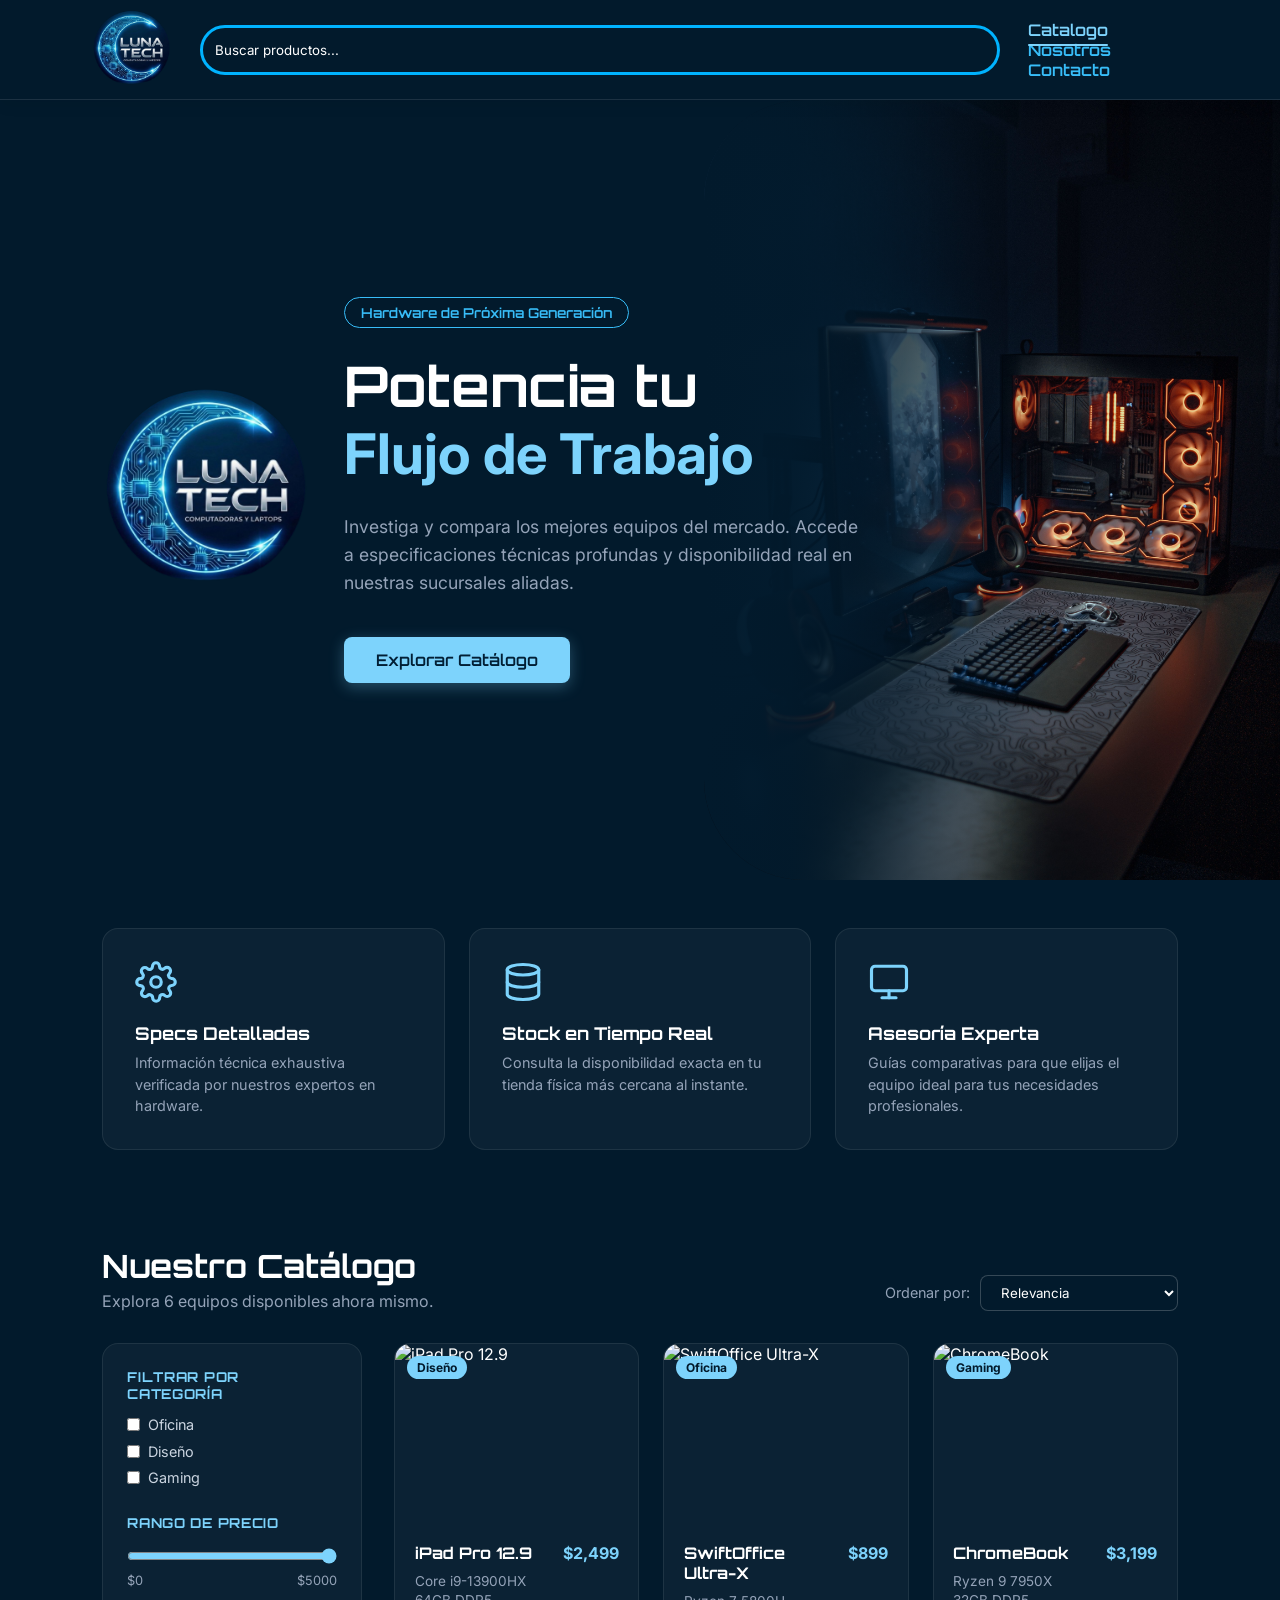
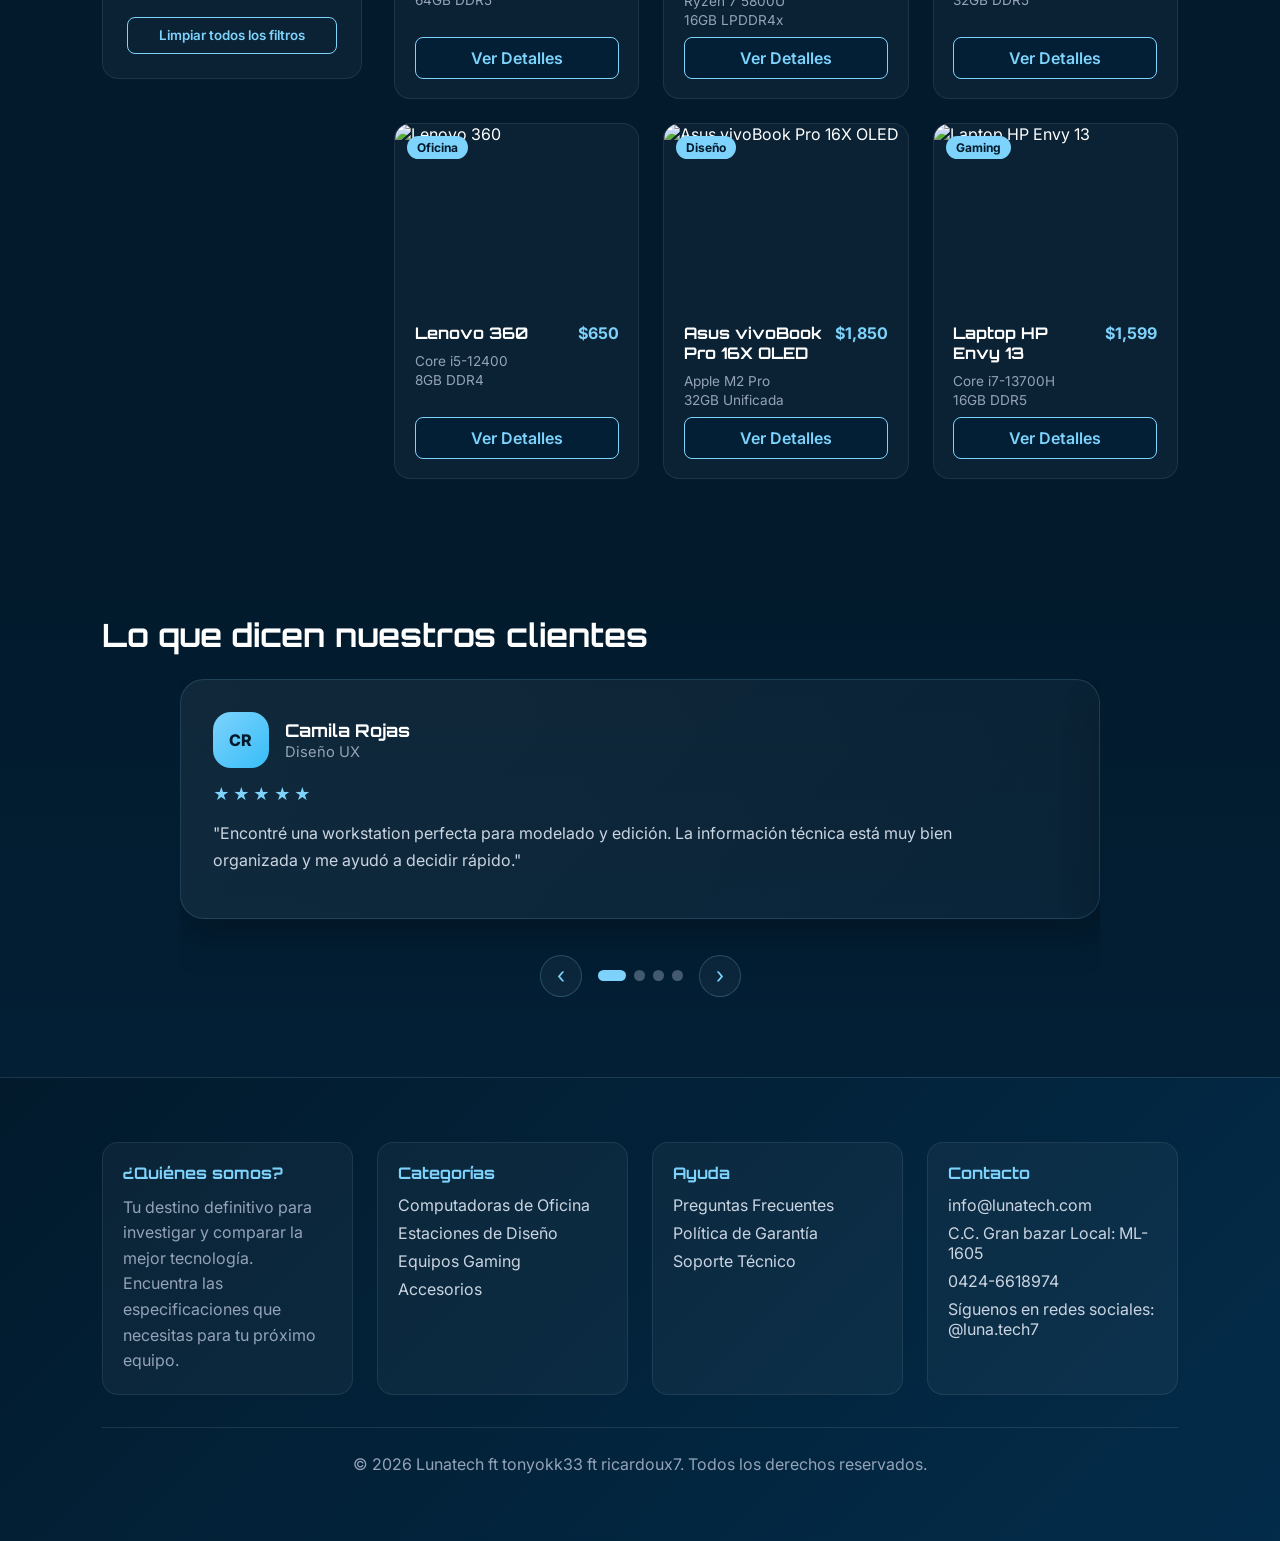
==== commit 4aab6ce6: "feat: buscador, contacto, resenas, tipografia, etc" ====
--- a/index.html
+++ b/index.html
@@ -4,16 +4,19 @@
     <meta charset="UTF-8">
     <meta name="viewport" content="width=device-width, initial-scale=1.0">
     <title>LunaTech</title>
+    <link rel="preconnect" href="https://fonts.googleapis.com">
+    <link rel="preconnect" href="https://fonts.gstatic.com" crossorigin>
+    <link href="https://fonts.googleapis.com/css2?family=Orbitron:wght@500;600;700;800;900&family=Inter:wght@400;500;600&display=swap" rel="stylesheet">
     <link rel="stylesheet" href="index.css">
   </head>
   <body>
     <main>
       <header id="header">
-        <div id="logo">
+        <a id="logo" href="index.html">
           <img src="./sources/lunatech.png" alt="Logo de LunaTech">
-        </div>
+        </a>
         <div id="search">
-          <input type="text" placeholder="Buscar...">
+          <input type="text" id="search-input" placeholder="Buscar productos..." autocomplete="off">
         </div>
         <button id="menu-toggle" aria-label="Abrir menú">
           <span></span>
@@ -21,26 +24,27 @@
           <span></span>
         </button>
         <div id="bttns">
-          <a href="index.html">
+          <a href="index.html#catalogo" class="active">
             Catalogo
           </a>
-          <a href="">
+          <a href="nosotros.html">
             Nosotros
           </a>
-          <a href="">
+          <a href="contacto.html">
             Contacto
           </a>
         </div>
       </header>
   <section class="hero">
   <div class="hero-content">
-    <img src="./sources/lunatech.png" alt="Logo de LunaTech">
-    <span class="badge">Hardware de Próxima Generación</span>
-    <h1>Potencia tu <br><span class="text-gradient">Flujo de Trabajo</span></h1>
-    <p>Investiga y compara los mejores equipos del mercado. Accede a especificaciones técnicas profundas y disponibilidad real en nuestras sucursales aliadas.</p>
-    <div class="hero-buttons">
-      <a href="#catalogo" class="btn btn-primary">Explorar Catálogo</a>
-      <a href="#" class="btn btn-secondary">Ver Ofertas</a>
+    <img src="./sources/lunatech.png" alt="Logo de LunaTech" class="hero-logo">
+    <div class="hero-copy">
+      <span class="badge">Hardware de Próxima Generación</span>
+      <h1>Potencia tu <br><span class="text-gradient">Flujo de Trabajo</span></h1>
+      <p>Investiga y compara los mejores equipos del mercado. Accede a especificaciones técnicas profundas y disponibilidad real en nuestras sucursales aliadas.</p>
+      <div class="hero-buttons">
+        <a href="#catalogo" class="btn btn-primary">Explorar Catálogo</a>
+      </div>
     </div>
   </div>
   
@@ -130,12 +134,6 @@
   </section>
 </main>
     <footer id="footer">
-      <div class="footer-cta">
-        <h2>¿No encuentras lo que buscas?</h2>
-        <p>Nuestros expertos están listos para asesorarte en la configuración de tu estación de trabajo ideal.</p>
-        <button id="btn-asesor">Chatear con un asesor</button>
-      </div>
-
       <div class="footer-grid">
         <div class="div-footer">
           <h3 class="title">¿Quiénes somos?</h3>
@@ -160,9 +158,9 @@
         <div class="div-footer">
           <h3 class="title">Contacto</h3>
           <a href="mailto:info@lunatech.com" class="links">info@lunatech.com</a>
-          <a href="" class="links">C.C. Gran bazar Local: ML-1605</a>
-          <a href="" class="links">0424-6618974</a>
-          <a href="" class="links">Síguenos en redes sociales: @luna.tech7</a>
+          <a href="contacto.html" class="links">C.C. Gran bazar Local: ML-1605</a>
+          <a href="tel:+584246618974" class="links">0424-6618974</a>
+          <a href="https://instagram.com/luna.tech7" target="_blank" rel="noopener" class="links">Síguenos en redes sociales: @luna.tech7</a>
         </div>
       </div>
 
@@ -174,5 +172,6 @@
     <script src="products.js"></script>
     <script src="catalog.js"></script>
     <script src="main.js"></script>
+    <script src="search.js"></script>
   </body>
 </html>
--- a/index.css
+++ b/index.css
@@ -2,7 +2,15 @@
   margin: 0;
   padding: 0;
   box-sizing: border-box;
-  font-family: 'Poppins', sans-serif;
+  font-family: 'Inter', sans-serif;
+}
+
+h1, h2, h3,
+.badge,
+.stat-number,
+#header a,
+.btn {
+  font-family: 'Orbitron', sans-serif;
 }
 
 #header{
@@ -37,6 +45,10 @@
   height: 50px;
 }
 
+#search {
+  position: relative;
+}
+
 #header input::placeholder {
   color: #fff;
 }
@@ -54,6 +66,152 @@
 
 #header a:hover{
   color: #7dd3fc;
+}
+
+#logo {
+  display: flex;
+  align-items: center;
+  text-decoration: none;
+}
+
+#bttns a.active {
+  color: #7dd3fc;
+  position: relative;
+}
+
+#bttns a.active::after {
+  content: '';
+  position: absolute;
+  left: 12px;
+  right: 12px;
+  bottom: 2px;
+  height: 2px;
+  background: #7dd3fc;
+  border-radius: 2px;
+}
+
+/*Busqueda*/
+
+.search-dropdown {
+  display: none;
+  position: absolute;
+  top: calc(100% + 8px);
+  left: 0;
+  right: 0;
+  background: #04263f;
+  border: 1px solid rgba(125, 211, 252, 0.3);
+  border-radius: 14px;
+  padding: 0.5rem;
+  box-shadow: 0 15px 35px rgba(0, 0, 0, 0.35);
+  z-index: 1000;
+  max-height: 400px;
+  overflow-y: auto;
+}
+
+.search-dropdown.open {
+  display: block;
+}
+
+.search-result-item {
+  display: flex;
+  align-items: center;
+  gap: 0.8rem;
+  padding: 0.6rem;
+  border-radius: 10px;
+  text-decoration: none;
+  color: #ffffff;
+  transition: background 0.2s ease;
+}
+
+.search-result-item:hover {
+  background: rgba(125, 211, 252, 0.1);
+}
+
+.search-result-item img {
+  width: 46px;
+  height: 46px;
+  object-fit: cover;
+  border-radius: 8px;
+  flex-shrink: 0;
+}
+
+.search-result-info {
+  display: flex;
+  flex-direction: column;
+  min-width: 0;
+}
+
+.search-result-info span:first-child {
+  font-size: 0.9rem;
+  font-weight: 600;
+  white-space: nowrap;
+  overflow: hidden;
+  text-overflow: ellipsis;
+}
+
+.search-result-info span.search-result-price {
+  font-size: 0.8rem;
+  color: #7dd3fc;
+}
+
+.search-no-results {
+  color: #94a3b8;
+  font-size: 0.9rem;
+  text-align: center;
+  padding: 1rem;
+}
+
+.search-view-all {
+  display: block;
+  text-align: center;
+  color: #7dd3fc;
+  font-weight: 600;
+  font-size: 0.85rem;
+  padding: 0.6rem;
+  text-decoration: none;
+  border-top: 1px solid rgba(255, 255, 255, 0.08);
+  margin-top: 0.3rem;
+}
+
+.search-view-all:hover {
+  color: #ffffff;
+}
+
+/* Barra de resultados activos dentro del catálogo */
+.active-search-banner {
+  display: flex;
+  align-items: center;
+  justify-content: space-between;
+  flex-wrap: wrap;
+  gap: 0.8rem;
+  background: rgba(125, 211, 252, 0.08);
+  border: 1px solid rgba(125, 211, 252, 0.25);
+  border-radius: 12px;
+  padding: 0.8rem 1.2rem;
+  margin-bottom: 1.5rem;
+  color: #ffffff;
+  font-size: 0.9rem;
+}
+
+.active-search-banner strong {
+  color: #7dd3fc;
+}
+
+.clear-search-btn {
+  background: transparent;
+  border: 1px solid #7dd3fc;
+  color: #7dd3fc;
+  padding: 0.4rem 1rem;
+  border-radius: 999px;
+  cursor: pointer;
+  font-size: 0.8rem;
+  font-weight: 600;
+  transition: all 0.2s ease;
+}
+
+.clear-search-btn:hover {
+  background: #7dd3fc;
+  color: #021a2c;
 }
 
 /* Menu hamburguesa (oculto en desktop) */
@@ -76,8 +234,22 @@
 }
 
 .hero-content {
-  max-width: 550px;
+  max-width: 780px;
   z-index: 2;
+  display: flex;
+  align-items: center;
+  gap: 2rem;
+}
+
+.hero-copy {
+  max-width: 520px;
+}
+
+.hero-logo {
+  width: 210px;
+  height: auto;
+  margin-top: 0.25rem;
+  flex-shrink: 0;
 }
 
 .badge {
@@ -847,6 +1019,14 @@
     font-size: 2.6rem;
   }
 
+  .hero-content {
+    gap: 1.5rem;
+  }
+
+  .hero-logo {
+    width: 170px;
+  }
+
   .hero-image-container {
     width: 40%;
   }
@@ -923,6 +1103,11 @@
   }
 
   .hero-content {
+    display: block;
+    max-width: 100%;
+  }
+
+  .hero-copy {
     max-width: 100%;
   }
 
@@ -930,22 +1115,21 @@
     font-size: 2.2rem;
   }
 
+  .hero-logo {
+    width: 96px;
+    margin-bottom: 1rem;
+  }
+
   .hero-image-container {
     width: 100%;
-    height: 55%;
+    height: 100%;
     top: auto;
     bottom: 0;
-    border-radius: 40px 40px 0 0;
-    opacity: 0.35;
-  }
-
-  .hero-image-container::after {
-    background: linear-gradient(
-      to top,
-      #021a2c 0%,
-      rgba(2, 26, 44, 0.9) 25%,
-      transparent 70%
-    );
+    left: 0;
+    opacity: 0.55;
+    display: flex;
+    align-items: flex-end;
+    justify-content: center;
   }
 
   .features {
